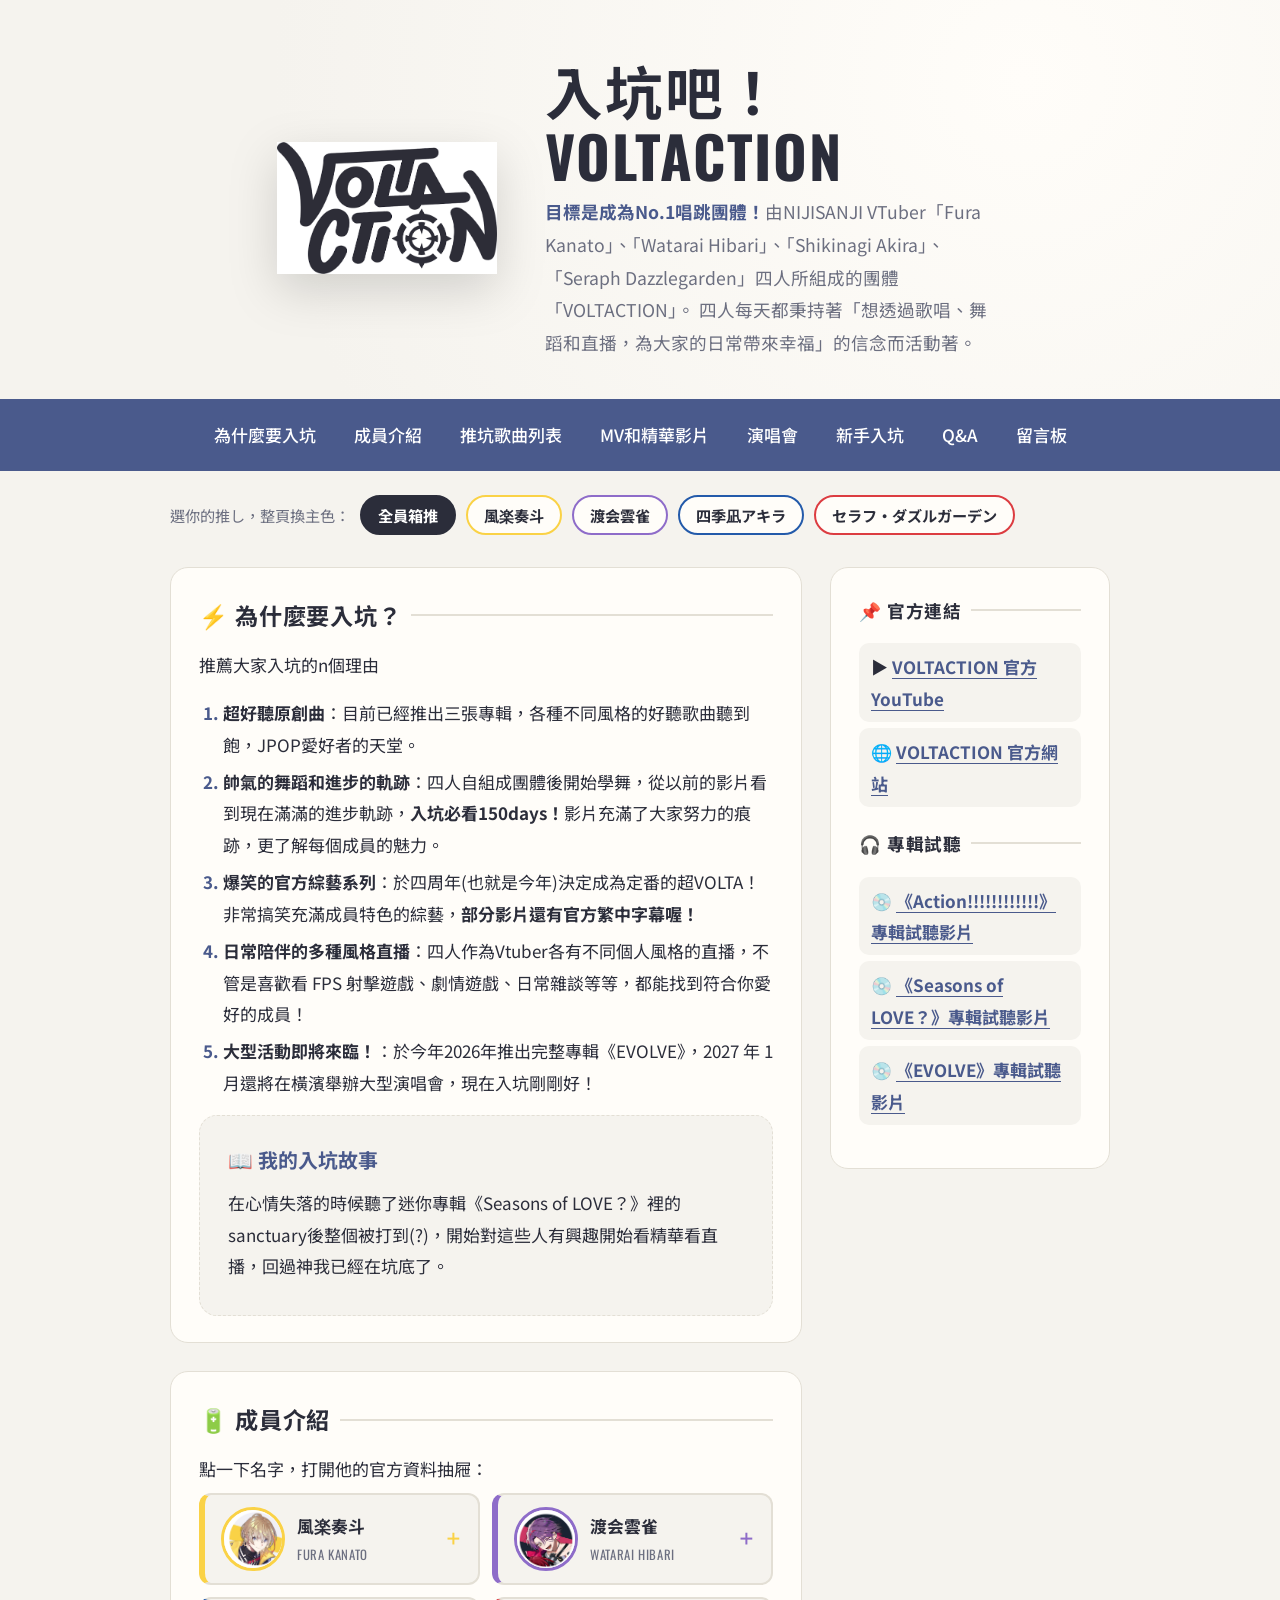
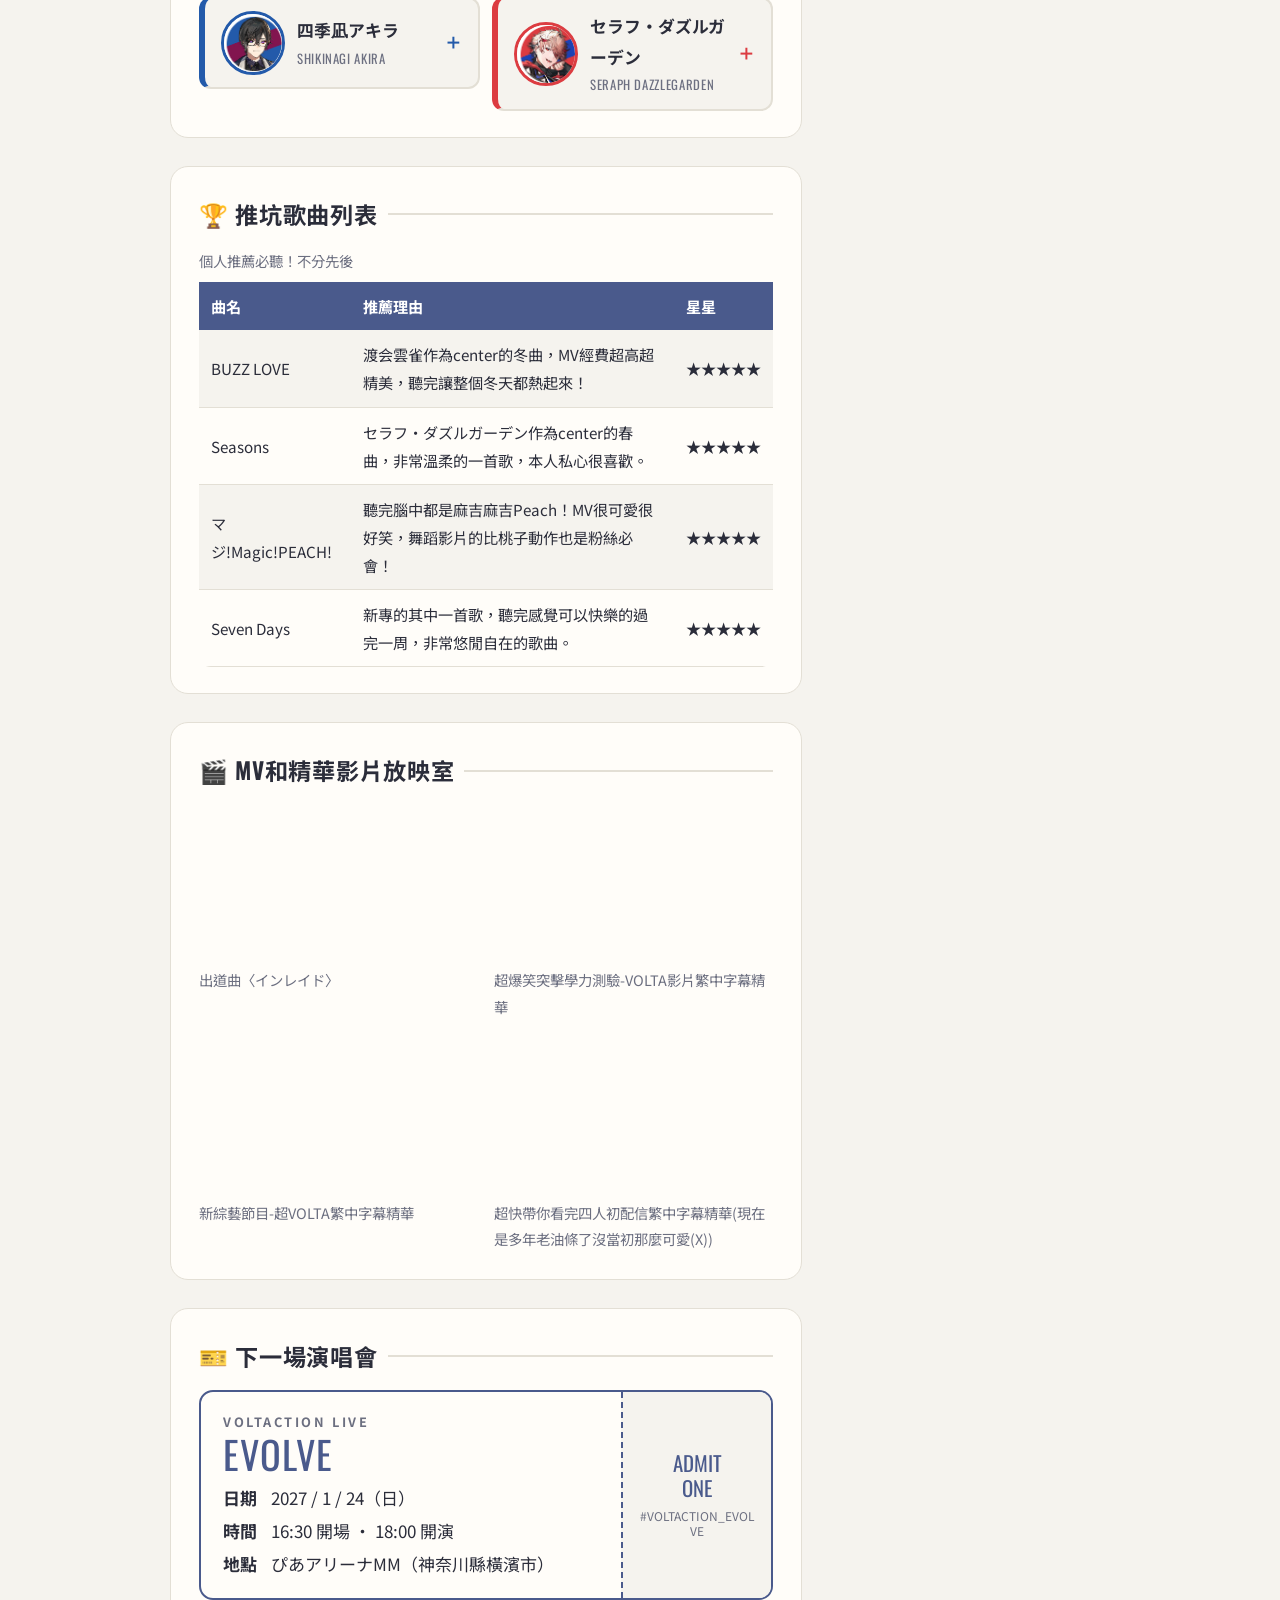
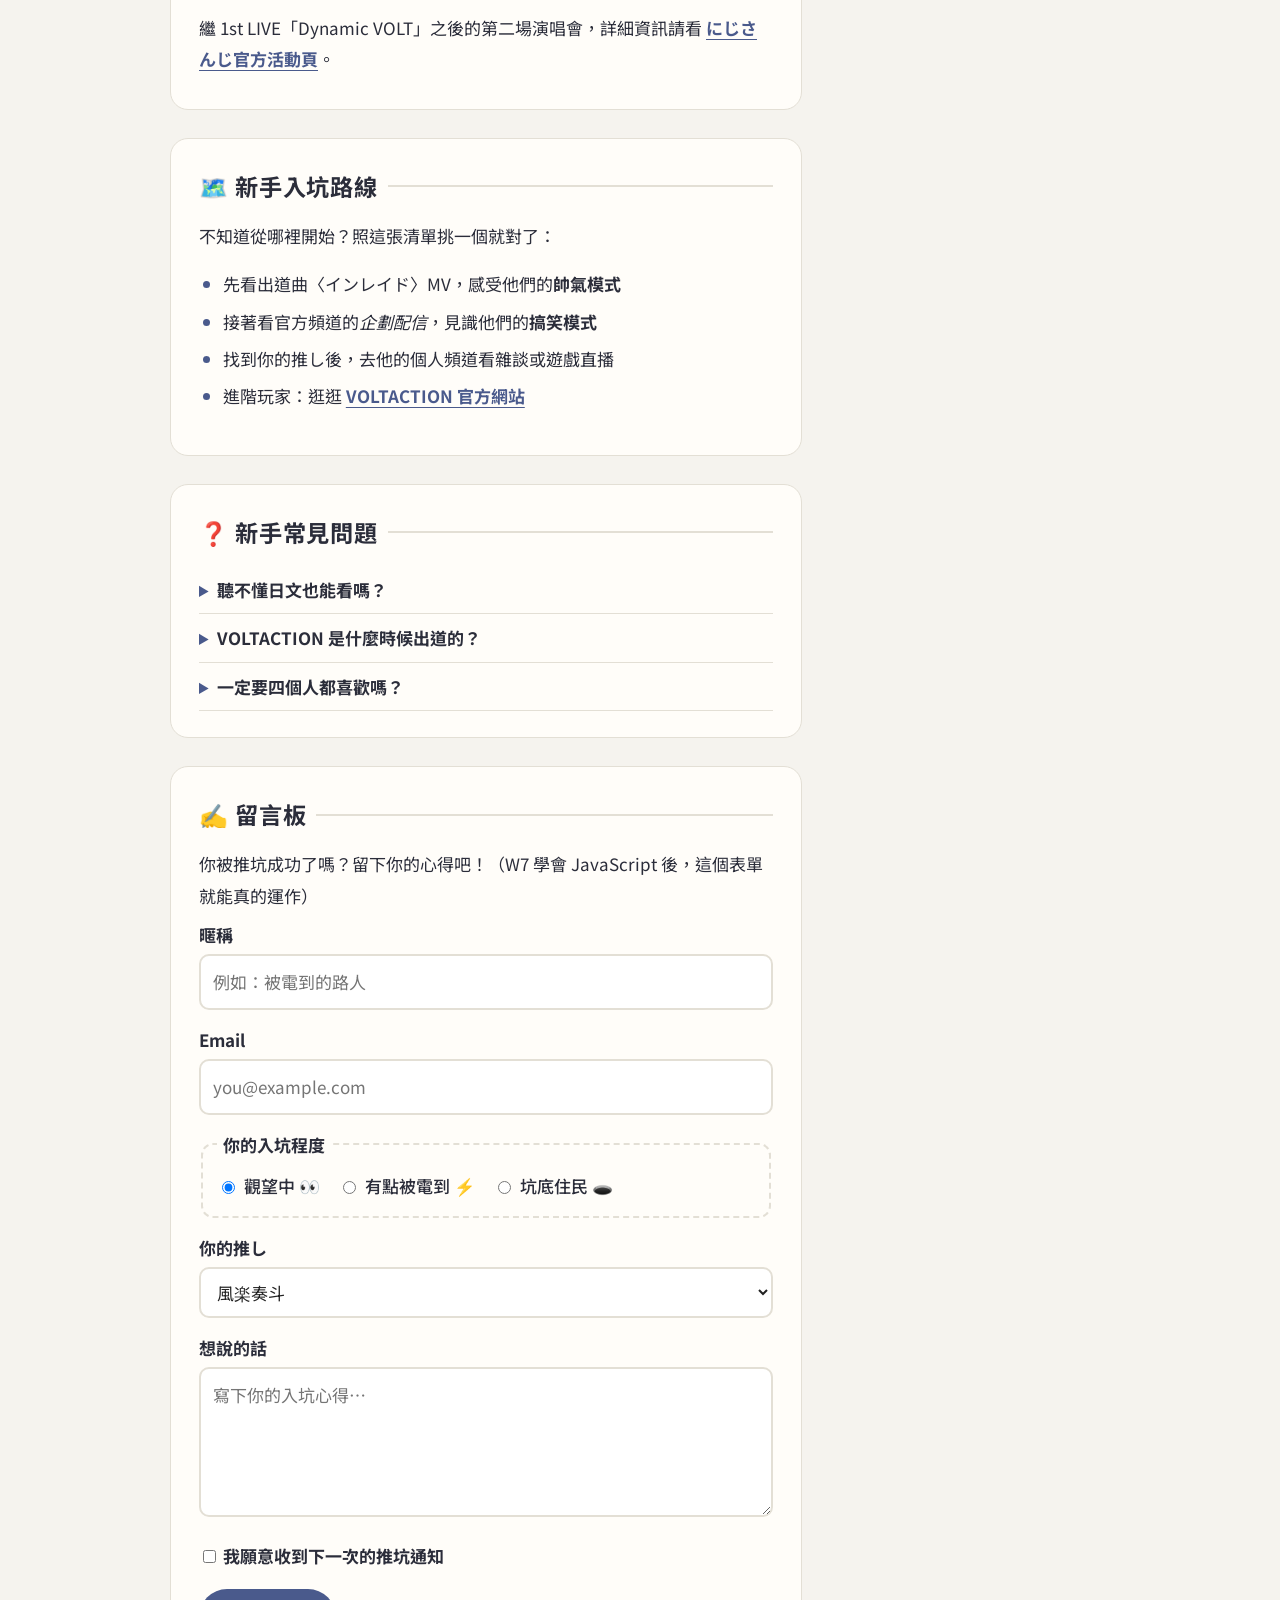
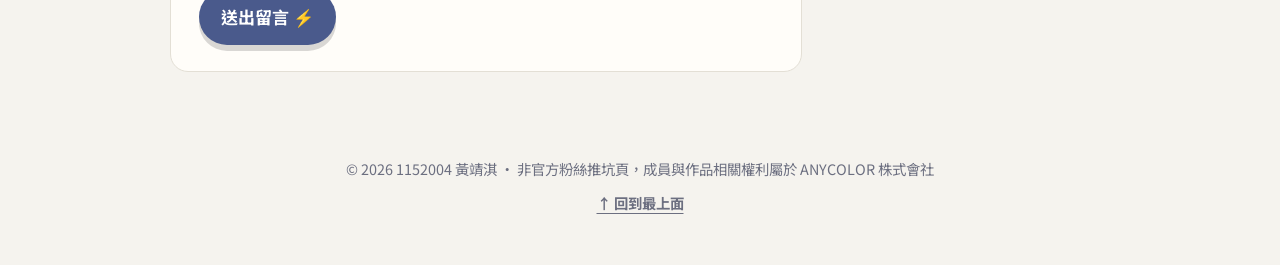
==== task_20261119/index.html @ cf4e63a1 "add task_20261119" ====
<!DOCTYPE html>
<!--
  ============================================================
  閱讀說明（給自己和老師看）
  ・老師範例的原始註解全部保留
  ・✏️ 已修改 = 老師範例本來就有的地方，我換成自己的內容
  ・🆕 新增   = 老師範例沒有、我自己加上的區塊或功能
  ============================================================
-->
<!-- ↑ HTML5 文件宣告；下一行 lang="zh-Hant" 代表繁體中文 -->
<html lang="zh-Hant">
<!-- ===== head：瀏覽器的設定區，不會顯示在畫面上 ===== -->
<head>
  <!-- 文字編碼：中文不變亂碼 -->
  <meta charset="UTF-8">
  <!-- 手機用正常大小顯示 -->
  <meta name="viewport" content="width=device-width, initial-scale=1.0">
  <!-- ✏️ 改這裡：你的推坑主題 -->
  <!-- ✏️ 已修改：換成 VOLTACTION 主題 -->
  <title>入坑吧！VOLTACTION！</title>
  <!-- 借穿的衣服，這行先不要動 -->
  <!-- （老師的樣式全部保留，新增的樣式加在 theme.css 最下面） -->
  <link rel="stylesheet" href="theme.css">
</head>

<!-- ✏️ 改這裡：同學可以為自己網頁換配色 theme-milktea / theme-matcha / theme-taro -->
<!-- ✏️ 已修改：改用自己新增的配色 theme-volta（定義在 theme.css 最下面） -->
<body class="theme-volta">

  <!-- 🆕 新增：選推し換主色用的 radio（同一組 name="oshi"，一次只能選一個） -->
  <!-- 放在 body 最前面，CSS 才能用 :has() 偵測哪一個被選中 -->
  <input type="radio" name="oshi" id="oshi-all" class="oshi-radio" checked>
  <input type="radio" name="oshi" id="oshi-k" class="oshi-radio">
  <input type="radio" name="oshi" id="oshi-h" class="oshi-radio">
  <input type="radio" name="oshi" id="oshi-a" class="oshi-radio">
  <input type="radio" name="oshi" id="oshi-s" class="oshi-radio">
  <!-- 🆕 新增結束 -->

  <!-- ===== header：網站的招牌 ===== -->
  <header id="top">
    <!-- ✏️ 改這裡：換成你的主題圖片，記得改 alt -->
    <!-- ✏️ 已修改：主題圖片換成 icon.png -->
    <img src="images/icon.png" alt="VOLTACTION 主題圖片">
    <div>
      <!-- ✏️ 已修改：標題和介紹文字 -->
      <h1>入坑吧！<br>VOLTACTION</h1>
      <p><strong>目標是成為No.1唱跳團體！</strong>由NIJISANJI VTuber「Fura Kanato」、「Watarai Hibari」、「Shikinagi Akira」、「Seraph Dazzlegarden」四人所組成的團體「VOLTACTION」。
四人每天都秉持著「想透過歌唱、舞蹈和直播，為大家的日常帶來幸福」的信念而活動著。</p>
    </div>
  </header>

  <!-- ===== nav：頁內導覽，href="#id" 會跳到對應的區塊 ===== -->
  <nav>
    <ul>
      <li><a href="#why">為什麼要入坑</a></li>
      <!-- 🆕 新增：成員介紹 -->
      <li><a href="#members">成員介紹</a></li>
      <li><a href="#rank">推坑歌曲列表</a></li>
      <!-- 🆕 新增：MV、演唱會 -->
      <li><a href="#mv">MV和精華影片</a></li>
      <li><a href="#live">演唱會</a></li>
      <li><a href="#route">新手入坑</a></li>
      <!-- 🆕 新增：Q&A -->
      <li><a href="#faq">Q&amp;A</a></li>
      <li><a href="#guestbook">留言板</a></li>
    </ul>
  </nav>

  <!-- 🆕 新增：選推し按鈕列，label 的 for 對上最上面 radio 的 id -->
  <div class="oshi-picker">
    <span>選你的推し，整頁換主色：</span>
    <label for="oshi-all" class="pick pick-all">全員箱推</label>
    <label for="oshi-k" class="pick pick-k">風楽奏斗</label>
    <label for="oshi-h" class="pick pick-h">渡会雲雀</label>
    <label for="oshi-a" class="pick pick-a">四季凪アキラ</label>
    <label for="oshi-s" class="pick pick-s">セラフ・ダズルガーデン</label>
  </div>
  <!-- 🆕 新增結束 -->

  <main>

    <!-- ===== 區塊 1：推坑理由（有順序 → 用 ol） ===== -->
    <section id="why">
      <!-- ✏️ 已修改：標題、說明、五個推坑理由 -->
      <h2>⚡ 為什麼要入坑？</h2>
      <p>推薦大家入坑的n個理由</p>
      <ol>
        <li><strong>超好聽原創曲</strong>：目前已經推出三張專輯，各種不同風格的好聽歌曲聽到飽，JPOP愛好者的天堂。</li>
        <li><strong>帥氣的舞蹈和進步的軌跡</strong>：四人自組成團體後開始學舞，從以前的影片看到現在滿滿的進步軌跡，<strong>入坑必看150days！</strong>影片充滿了大家努力的痕跡，更了解每個成員的魅力。</li>
        <li><strong>爆笑的官方綜藝系列</strong>：於四周年(也就是今年)決定成為定番的超VOLTA！非常搞笑充滿成員特色的綜藝，<strong>部分影片還有官方繁中字幕喔！</strong></li>
        <li><strong>日常陪伴的多種風格直播</strong>：四人作為Vtuber各有不同個人風格的直播，不管是喜歡看 FPS 射擊遊戲、劇情遊戲、日常雜談等等，都能找到符合你愛好的成員！</li>
        <li><strong>大型活動即將來臨！</strong>：於今年2026年推出完整專輯《EVOLVE》，2027 年 1 月還將在橫濱舉辦大型演唱會，現在入坑剛剛好！</li>
      </ol>

      <!-- article：一篇可以獨立存在的小文章 -->
      <article>
        <h3>📖 我的入坑故事</h3>
        <!-- ✏️ 已修改：自己的入坑故事 -->
        <p>在心情失落的時候聽了迷你專輯《Seasons of LOVE？》裡的sanctuary後整個被打到(?)，開始對這些人有興趣開始看精華看直播，回過神我已經在坑底了。</p>
      </article>
    </section>

    <!-- 🆕 新增：區塊「成員介紹」 -->
    <!-- details＋summary：點一下才展開，像抽屜一樣，不需要 JavaScript -->
    <!-- 介紹文字：翻譯自にじさんじ官方公布的出道プロフィール -->
    <section id="members">
      <h2>🔋 成員介紹</h2>
      <p>點一下名字，打開他的官方資料抽屜：</p>
      <div class="member-grid">
        <details class="member member-k">
          <summary>
            <!-- 🆕 新增：大頭照，圖片放在 images/k.png -->
            <img class="avatar" src="images/k.png" alt="風楽奏斗的大頭照">
            <span class="member-name">風楽奏斗<small>FURA KANATO</small></span>
          </summary>
          <p>黑手黨家族的兒子。本性溫柔，對家業抱有疑問，但作為首領的才能是頂尖等級。現在的職業是青年實業家，經營咖啡廳和餐廳。</p>
          <p><strong>生日</strong> 3 月 25 日 ・ <strong>身高</strong> 177 cm</p>
          <p><a href="https://www.youtube.com/channel/UCC7rRD6P7RQcx0hKv9RQP4w" target="_blank">▶ 個人 YouTube 頻道</a></p>
        </details>
        <details class="member member-h">
          <summary>
            <!-- 🆕 新增：大頭照，圖片放在 images/h.png -->
            <img class="avatar" src="images/h.png" alt="渡会雲雀的大頭照">
            <span class="member-name">渡会雲雀<small>WATARAI HIBARI</small></span>
          </summary>
          <p>怪盜家族的繼承人。憧憬著能抓住人心、伸張正義的「快盜」。因為不做為了錢的偷竊，所以靠咖啡廳打工維持生活。</p>
          <p><strong>生日</strong> 9 月 23 日 ・ <strong>身高</strong> 183 cm</p>
          <p><a href="https://www.youtube.com/channel/UC4l9gz3q65lTBFfFtW5LLeA" target="_blank">▶ 個人 YouTube 頻道</a></p>
        </details>
        <details class="member member-a">
          <summary>
            <!-- 🆕 新增：大頭照，圖片放在 images/a.png -->
            <img class="avatar" src="images/a.png" alt="四季凪アキラ的大頭照">
            <span class="member-name">四季凪アキラ<small>SHIKINAGI AKIRA</small></span>
          </summary>
          <p>出生於代代相傳的諜報員家族，是能力高強的前諜報員。現在離開組織，開了一間小事務所，從驅除蜂窩到排除刺客的委託都接。</p>
          <p><strong>生日</strong> 12 月 12 日 ・ <strong>身高</strong> 174 cm</p>
          <p><a href="https://www.youtube.com/channel/UCcDDxnoQcezyTUzHg5uHaKg" target="_blank">▶ 個人 YouTube 頻道</a></p>
        </details>
        <details class="member member-s">
          <summary>
            <!-- 🆕 新增：大頭照，圖片放在 images/s.png -->
            <img class="avatar" src="images/s.png" alt="セラフ・ダズルガーデン的大頭照">
            <span class="member-name">セラフ・ダズルガーデン<small>SERAPH DAZZLEGARDEN</small></span>
          </summary>
          <p>出生於以暗殺為業的家族，從小就磨練暗殺技術。身分充滿謎團，會分別使用好幾個名字。現在已經不當暗殺者，以自由特務的身分接案。</p>
          <p><strong>生日</strong> 5 月 12 日 ・ <strong>身高</strong> 186 cm</p>
          <p><a href="https://www.youtube.com/channel/UC5dJFf4m-mEcoyJRfhBljoA" target="_blank">▶ 個人 YouTube 頻道</a></p>
        </details>
      </div>
    </section>
    <!-- 🆕 新增結束 -->

    <!-- ===== 區塊 2：排行榜（表格） ===== -->
    <section id="rank">
      <!-- ✏️ 已修改：排行榜 → 推坑歌曲列表（不分名次） -->
      <h2>🏆 推坑歌曲列表</h2>
      <!-- ✏️ 改這裡：換成你的排行，一列 <tr> 就是一筆資料 -->
      <!-- table 表格：tr = 一列，th = 標題格，td = 資料格；每列格數要一樣 -->
      <!-- ✏️ 已修改：拿掉「名次」欄，換成自己推薦的四首歌 -->
      <table>
        <caption>個人推薦必聽！不分先後</caption>
        <tr>
          <th>曲名</th>
          <th>推薦理由</th>
          <th>星星</th>
        </tr>
        <tr>
          <td>BUZZ LOVE</td>
          <td>渡会雲雀作為center的冬曲，MV經費超高超精美，聽完讓整個冬天都熱起來！</td>
          <td>★★★★★</td>
        </tr>
        <tr>
          <td>Seasons</td>
          <td>セラフ・ダズルガーデン作為center的春曲，非常溫柔的一首歌，本人私心很喜歡。</td>
          <td>★★★★★</td>
        </tr>
        <tr>
          <td>マジ!Magic!PEACH!</td>
          <td>聽完腦中都是麻吉麻吉Peach！MV很可愛很好笑，舞蹈影片的比桃子動作也是粉絲必會！</td>
          <td>★★★★★</td>
        </tr>
        <tr>
          <td>Seven Days</td>
          <td>新專的其中一首歌，聽完感覺可以快樂的過完一周，非常悠閒自在的歌曲。</td>
          <td>★★★★★</td>
        </tr>
      </table>
    </section>

    <!-- 🆕 新增：區塊「MV 放映室」 -->
    <!-- iframe：在網頁裡開一扇窗，直接播 YouTube 影片 -->
    <section id="mv">
      <h2>🎬 MV和精華影片放映室</h2>
      <div class="video-grid">
        <figure>
          <iframe src="https://www.youtube.com/embed/08ThYpCs7jk" title="VOLTACTION 出道曲 インレイド MV" allowfullscreen></iframe>
          <figcaption>出道曲〈インレイド〉</figcaption>
        </figure>
        <figure>
          <iframe src="https://www.youtube.com/embed/rB3foIB6jCE" title="超爆笑突擊學力測驗 VOLTA 繁中字幕精華" allowfullscreen></iframe>
          <figcaption>超爆笑突擊學力測驗-VOLTA影片繁中字幕精華</figcaption>
        </figure>
        <figure>
          <iframe src="https://www.youtube.com/embed/cHe5SbLA6MA" title="超VOLTACTION 繁中字幕精華" allowfullscreen></iframe>
          <figcaption>新綜藝節目-超VOLTA繁中字幕精華</figcaption>
        </figure>
        <figure>
          <iframe src="https://www.youtube.com/embed/CcE5ZoyFtYI" title="初配信" allowfullscreen></iframe>
          <figcaption>超快帶你看完四人初配信繁中字幕精華(現在是多年老油條了沒當初那麼可愛(X))</figcaption>
        </figure>
      </div>
    </section>
    <!-- 🆕 新增結束 -->

    <!-- 🆕 新增：區塊「演唱會」，用 CSS 做成一張門票 -->
    <!-- dl 描述清單：dt = 項目名稱，dd = 內容 -->
    <section id="live">
      <h2>🎫 下一場演唱會</h2>
      <div class="ticket">
        <div class="ticket-main">
          <p class="ticket-label">VOLTACTION LIVE</p>
          <p class="ticket-title">EVOLVE</p>
          <dl>
            <dt>日期</dt><dd>2027 / 1 / 24（日）</dd>
            <dt>時間</dt><dd>16:30 開場 ・ 18:00 開演</dd>
            <dt>地點</dt><dd>ぴあアリーナMM（神奈川縣橫濱市）</dd>
          </dl>
        </div>
        <div class="ticket-stub">
          <p>ADMIT<br>ONE</p>
          <p class="hashtag">#VOLTACTION_EVOLVE</p>
        </div>
      </div>
      <p>繼 1st LIVE「Dynamic VOLT」之後的第二場演唱會，詳細資訊請看 <a href="https://www.nijisanji.jp/events/voltaction_evolve/" target="_blank">にじさんじ官方活動頁</a>。</p>
    </section>
    <!-- 🆕 新增結束 -->

    <!-- ===== 區塊 3：新手路線（沒順序 → 用 ul） ===== -->
    <section id="route">
      <!-- ✏️ 已修改：標題、說明、清單內容 -->
      <h2>🗺️ 新手入坑路線</h2>
      <p>不知道從哪裡開始？照這張清單挑一個就對了：</p>
      <ul>
        <li>先看出道曲〈インレイド〉MV，感受他們的<strong>帥氣模式</strong></li>
        <li>接著看官方頻道的<em>企劃配信</em>，見識他們的<strong>搞笑模式</strong></li>
        <li>找到你的推し後，去他的個人頻道看雜談或遊戲直播</li>
        <li>進階玩家：逛逛 <a href="http://www.voltaction-official.com/" target="_blank">VOLTACTION 官方網站</a></li>
      </ul>
    </section>

    <!-- 🆕 新增：區塊「新手 Q&A」，也用 details＋summary 做成可以展開的問答 -->
    <section id="faq">
      <h2>❓ 新手常見問題</h2>
      <details>
        <summary>聽不懂日文也能看嗎？</summary>
        <p>可以！很多影片有字幕或者也可以用自動翻譯字幕或外接翻譯工具，就算聽不懂，看他們的反應和舞蹈也很好笑、很好看。</p>
      </details>
      <details>
        <summary>VOLTACTION 是什麼時候出道的？</summary>
        <p>2022 年 7 月 13 日，以にじさんじ的四人團體身分出道，出道曲是〈インレイド〉。</p>
      </details>
      <details>
        <summary>一定要四個人都喜歡嗎？</summary>
        <p>不用！可以只推一個人（單推），也可以四個都推（箱推）。上面的「選你的推し」按鈕就是為你準備的。</p>
      </details>
    </section>
    <!-- 🆕 新增結束 -->

    <!-- ===== 區塊 4：留言表單 ===== -->
    <section id="guestbook">
      <h2>✍️ 留言板</h2>
      <!-- ✏️ 已修改：說明文字 -->
      <p>你被推坑成功了嗎？留下你的心得吧！（W7 學會 JavaScript 後，這個表單就能真的運作）</p>
      <!-- form：表單外框。label 的 for 要對上 input 的 id；radio 同一組要用同一個 name -->
      <form action="#">
        <div>
          <label for="nickname">暱稱</label>
          <!-- ✏️ 已修改：placeholder 範例文字 -->
          <input type="text" id="nickname" placeholder="例如：被電到的路人">
        </div>
        <div>
          <label for="email">Email</label>
          <input type="email" id="email" placeholder="you@example.com">
        </div>
        <fieldset>
          <!-- ✏️ 已修改：選項文字 -->
          <legend>你的入坑程度</legend>
          <label><input type="radio" name="level" checked> 觀望中 👀</label>
          <label><input type="radio" name="level"> 有點被電到 ⚡</label>
          <label><input type="radio" name="level"> 坑底住民 🕳️</label>
        </fieldset>
        <div>
          <!-- ✏️ 已修改：最愛口味 → 你的推し -->
          <label for="favorite">你的推し</label>
          <select id="favorite">
            <option>風楽奏斗</option>
            <option>渡会雲雀</option>
            <option>四季凪アキラ</option>
            <option>セラフ・ダズルガーデン</option>
            <option>全員箱推</option>
          </select>
        </div>
        <div>
          <label for="message">想說的話</label>
          <textarea id="message" rows="4" placeholder="寫下你的入坑心得…"></textarea>
        </div>
        <label><input type="checkbox"> 我願意收到下一次的推坑通知</label>
        <button type="submit">送出留言 ⚡</button>
      </form>
    </section>

    <!-- ===== aside：側欄，跟主內容有關但不是主角 ===== -->
    <aside>
      <!-- ✏️ 已修改：小知識 → 官方連結 -->
      <h2>📌 官方連結</h2>
      <ul>
        <li>▶ <a href="https://www.youtube.com/@VOLTACTION" target="_blank">VOLTACTION 官方 YouTube</a></li>
        <li>🌐 <a href="http://www.voltaction-official.com/" target="_blank">VOLTACTION 官方網站</a></li>
      </ul>
      <h2>🎧 專輯試聽</h2>
      <!-- ✏️ 已修改：三張專輯的試聽影片連結 -->
      <ul>
        <li>💿 <a href="https://youtu.be/EVnVFyWSxgs" target="_blank">《Action!!!!!!!!!!!!》專輯試聽影片</a></li>
        <li>💿 <a href="https://youtu.be/YIYAVMsZcnk" target="_blank">《Seasons of LOVE？》專輯試聽影片</a></li>
        <li>💿 <a href="https://youtu.be/JTXcxBzwpVs" target="_blank">《EVOLVE》專輯試聽影片</a></li>
      </ul>
    </aside>

  </main>

  <!-- ===== footer：頁尾 ===== -->
  <footer>
    <!-- ✏️ 已修改：署名，並註明是非官方粉絲頁 -->
    <p>© 2026 1152004 黃靖淇 ・ 非官方粉絲推坑頁，成員與作品相關權利屬於 ANYCOLOR 株式會社</p>
    <p><a href="#">↑ 回到最上面</a></p>
  </footer>

</body>
</html>
---- task_20261119/theme.css ----
/* =========================================================
   theme.css — W2 推坑專頁的衣服 👕
   這週一樣先借穿，你只要寫 HTML。
   換配色：到 index.html 把 <body class="theme-milktea">
   改成 theme-milktea（奶茶）/ theme-matcha（抹茶）/ theme-taro（芋頭）
   ========================================================= */
@import url("https://fonts.googleapis.com/css2?family=Noto+Sans+TC:wght@400;500;700;900&family=Bricolage+Grotesque:opsz,wght@12..96,800&display=swap");
/* 🆕 新增：標題用的帥氣英文字體 Oswald（@import 規定要放在檔案最上面，所以加在這裡） */
@import url("https://fonts.googleapis.com/css2?family=Oswald:wght@500;700&display=swap");

/* 每個主題只換這幾個顏色 */
body.theme-milktea { --bg: #fbf3e8; --card: #fffaf3; --ink: #3b2418; --soft: #8a6a55; --main: #c0703b; --pop: #ff6b6b; --line: #ead8c2; }
body.theme-matcha  { --bg: #eef3e6; --card: #fbfdf7; --ink: #1f2e1a; --soft: #5f735a; --main: #4f8a3a; --pop: #e8a33d; --line: #d3e0c6; }
body.theme-taro    { --bg: #f2ecf8; --card: #fcfaff; --ink: #2c1f3d; --soft: #6e5f84; --main: #8a5cc4; --pop: #ff8fb1; --line: #e0d4ef; }

* { box-sizing: border-box; }
html { scroll-behavior: smooth; }
body {
  margin: 0; background: var(--bg); color: var(--ink);
  font-family: "Noto Sans TC", "Microsoft JhengHei", sans-serif; line-height: 1.85; font-size: 17px;
}
a { color: var(--main); font-weight: 700; text-underline-offset: 4px; }
img { max-width: 100%; }

/* ---------- header：大封面 ---------- */
header {
  display: flex; flex-wrap: wrap; align-items: center; justify-content: center; gap: 24px 48px;
  padding: 56px 20px 40px; text-align: left;
  background: radial-gradient(circle at 80% 20%, var(--card), var(--bg) 70%);
}
header img { width: 220px; filter: drop-shadow(0 16px 24px rgba(0,0,0,.15)); }
header h1 { font-family: "Bricolage Grotesque", "Noto Sans TC", sans-serif; font-size: clamp(2.2rem, 6vw, 3.6rem); line-height: 1.15; margin: 0 0 8px; font-weight: 900; }
header p { margin: 0; color: var(--soft); font-size: 1.1rem; max-width: 26em; }
header strong { color: var(--pop); }

/* ---------- nav：黏在上面的選單 ---------- */
nav { position: sticky; top: 0; z-index: 5; background: var(--ink); padding: 10px 16px; }
nav ul { list-style: none; margin: 0 auto; padding: 0; display: flex; flex-wrap: wrap; justify-content: center; gap: 6px 10px; max-width: 980px; }
nav a { color: var(--card); text-decoration: none; padding: 4px 14px; border-radius: 999px; font-weight: 500; display: inline-block; }
nav a:hover { background: var(--main); color: #fff; }

/* ---------- main + aside：兩欄 ---------- */
main { max-width: 980px; margin: 0 auto; padding: 32px 20px 48px; display: grid; grid-template-columns: minmax(0, 1fr); gap: 28px; }
@media (min-width: 860px) { main { grid-template-columns: minmax(0, 1fr) 280px; align-items: start; } aside { position: sticky; top: 70px; grid-column: 2; grid-row: 1 / span 6; } }
section, aside, article {
  background: var(--card); border: 1px solid var(--line); border-radius: 18px; padding: 26px 28px;
}
section { scroll-margin-top: 70px; }
h2 { margin: 0 0 12px; font-size: 1.45rem; display: flex; align-items: center; gap: 10px; }
h2::after { content: ""; flex: 1; height: 2px; background: var(--line); }
h3 { margin: 0 0 6px; color: var(--main); }
p { margin: 8px 0; }
ol, ul { padding-left: 1.4em; }
li { margin: 6px 0; }
li::marker { color: var(--main); font-weight: 700; }
article { background: var(--bg); border-style: dashed; margin-top: 14px; }

/* aside 側欄 */
aside h2 { font-size: 1.1rem; }
aside ul { list-style: none; padding: 0; }
aside li { padding: 8px 12px; background: var(--bg); border-radius: 10px; }

/* ---------- table 排行榜 ---------- */
table { width: 100%; border-collapse: collapse; font-size: .95rem; overflow: hidden; border-radius: 12px; }
caption { text-align: left; color: var(--soft); padding-bottom: 8px; font-size: .9rem; }
th { background: var(--main); color: #fff; text-align: left; padding: 10px 12px; }
td { padding: 10px 12px; border-bottom: 1px solid var(--line); }
tr:nth-child(even) td { background: var(--bg); }
.table-scroll, section:has(table) { overflow-x: auto; }

/* ---------- form 留言表單 ---------- */
form { display: grid; gap: 14px; }
label { font-weight: 700; display: block; margin-bottom: 4px; }
input[type="text"], input[type="email"], select, textarea {
  width: 100%; font: inherit; padding: 10px 12px; border: 2px solid var(--line); border-radius: 10px; background: #fff; color: #222;
}
input:focus, select:focus, textarea:focus { outline: none; border-color: var(--main); }
fieldset { border: 2px dashed var(--line); border-radius: 12px; padding: 10px 14px; }
fieldset label { display: inline-flex; gap: 6px; align-items: center; font-weight: 500; margin-right: 14px; }
legend { font-weight: 700; padding: 0 6px; }
button {
  font: inherit; font-weight: 700; padding: 12px 22px; border: 0; border-radius: 999px; cursor: pointer;
  background: var(--pop); color: #fff; justify-self: start; box-shadow: 0 6px 0 rgba(0,0,0,.15);
}
button:active { transform: translateY(3px); box-shadow: 0 3px 0 rgba(0,0,0,.15); }

/* ---------- footer ---------- */
footer { text-align: center; padding: 28px 16px 40px; color: var(--soft); font-size: .9rem; }
footer a { color: var(--soft); }

/* =========================================================
   🆕 以下全部是新增內容（老師的原始樣式都保留在上面，沒有刪改）
   ========================================================= */

/* 🆕 新增主題：theme-volta（溫和的米白＋灰藍，跟老師的三種主題用法一樣） */
body.theme-volta { --bg: #f5f3ee; --card: #fffdf9; --ink: #2b2d3a; --soft: #6c6f80; --main: #4a5a8c; --pop: #4a5a8c; --line: #e3dfd5; }

/* 🆕 成員代表色：之後所有新增功能都用這四個顏色 */
body { --c-kanato: #FAD246; --c-hibari: #8E6CC9; --c-akira: #235AAA; --c-seraph: #DC3C41; }

/* 🆕 帥氣字體：英文用 Oswald，中文自動退回 Noto Sans TC */
header h1, h2, .ticket-title { font-family: "Oswald", "Noto Sans TC", sans-serif; letter-spacing: .03em; }
header h1 { font-weight: 700; }
h2 { font-weight: 700; }

/* ---------- 🆕 新增功能 1：選推し換主色 ---------- */
/* radio 藏起來（功能還在），按下面的 label 就等於選 radio */
.oshi-radio { position: absolute; opacity: 0; pointer-events: none; }
body:has(#oshi-k:checked) { --main: #C9A012;          --pop: #C9A012; }  /* 黃色當文字太淡，主色用深一點的黃 */
body:has(#oshi-h:checked) { --main: var(--c-hibari); --pop: var(--c-hibari); }
body:has(#oshi-a:checked) { --main: var(--c-akira);  --pop: var(--c-akira); }
body:has(#oshi-s:checked) { --main: var(--c-seraph); --pop: var(--c-seraph); }

.oshi-picker { max-width: 980px; margin: 24px auto 0; padding: 0 20px; display: flex; flex-wrap: wrap; align-items: center; gap: 8px 10px; }
.oshi-picker span { color: var(--soft); font-size: .95rem; }
.pick { display: inline-block; margin: 0; cursor: pointer; padding: 4px 16px; border-radius: 999px; font-weight: 700; font-size: .95rem;
  border: 2px solid var(--pc); color: var(--ink); background: var(--card); transition: .2s; }
.pick:hover { background: color-mix(in srgb, var(--pc) 15%, var(--card)); }
.pick-all { --pc: var(--ink); }
.pick-k { --pc: var(--c-kanato); }
.pick-h { --pc: var(--c-hibari); }
.pick-a { --pc: var(--c-akira); }
.pick-s { --pc: var(--c-seraph); }
/* 被選中的按鈕塗滿自己的代表色 */
body:has(#oshi-all:checked) .pick-all,
body:has(#oshi-k:checked) .pick-k,
body:has(#oshi-h:checked) .pick-h,
body:has(#oshi-a:checked) .pick-a,
body:has(#oshi-s:checked) .pick-s { background: var(--pc); color: #fff; }

/* ---------- 🆕 新增功能 2：成員資料抽屜（details） ---------- */
.member-grid { display: grid; grid-template-columns: repeat(auto-fit, minmax(200px, 1fr)); gap: 12px; align-items: start; }
.member { background: var(--bg); border: 2px solid var(--line); border-left: 6px solid var(--mc); border-radius: 12px; padding: 12px 16px; }
.member[open] { border-color: var(--mc); }
.member summary { cursor: pointer; font-weight: 700; font-size: 1.05rem; }
.member summary::marker { color: var(--mc); }
.member small { display: block; color: var(--soft); font-weight: 400; font-size: .8rem; font-family: "Oswald", sans-serif; letter-spacing: .05em; }
.member p { font-size: .95rem; }
.member-k { --mc: var(--c-kanato); }
.member-h { --mc: var(--c-hibari); }
.member-a { --mc: var(--c-akira); }
.member-s { --mc: var(--c-seraph); }

/* ---------- 🆕 新增功能 3：MV 放映室（iframe） ---------- */
.video-grid { display: grid; grid-template-columns: repeat(auto-fit, minmax(260px, 1fr)); gap: 16px; }
figure { margin: 0; }
iframe { display: block; width: 100%; aspect-ratio: 16 / 9; border: 0; border-radius: 12px; }
figcaption { color: var(--soft); font-size: .9rem; margin-top: 6px; }

/* ---------- 🆕 新增功能 4：演唱會門票卡片 ---------- */
.ticket { display: flex; flex-wrap: wrap; border: 2px solid var(--main); border-radius: 14px; overflow: hidden; background: var(--card); margin: 8px 0 12px; }
.ticket-main { flex: 1 1 280px; padding: 18px 22px; }
.ticket-label { margin: 0; color: var(--soft); font-size: .8rem; letter-spacing: .2em; font-weight: 700; }
.ticket-title { margin: 0 0 6px; font-size: 2.4rem; line-height: 1.1; color: var(--main); }
.ticket dl { display: grid; grid-template-columns: auto 1fr; gap: 2px 14px; margin: 0; }
.ticket dt { font-weight: 700; }
.ticket dd { margin: 0; }
.ticket-stub { flex: 0 0 150px; padding: 18px 14px; border-left: 2px dashed var(--main); background: var(--bg); text-align: center; display: flex; flex-direction: column; justify-content: center; }
.ticket-stub p { margin: 0; font-family: "Oswald", sans-serif; font-size: 1.3rem; line-height: 1.2; color: var(--main); }
.ticket-stub .hashtag { font-family: inherit; font-size: .75rem; color: var(--soft); margin-top: 8px; word-break: break-all; }

/* ---------- 🆕 新增功能 5：新手 Q&A（details） ---------- */
#faq details { border-bottom: 1px solid var(--line); padding: 8px 0; }
#faq summary { cursor: pointer; font-weight: 700; }
#faq summary::marker { color: var(--main); }
#faq details p { color: var(--soft); }

/* 🆕 手機：導覽選單改成一排可以左右滑 */
@media (max-width: 640px) {
  nav ul { flex-wrap: nowrap; justify-content: flex-start; overflow-x: auto; }
  nav li { flex: 0 0 auto; }
}

/* 🆕 版面調整：新增區塊後 main 裡有 8 個 section，側欄要跨 8 列，留言板才不會被擠到右邊 */
@media (min-width: 860px) { aside { grid-row: 1 / span 8; } }

/* 🆕 側欄有兩個標題（官方連結、專輯試聽），第二個標題上面留點空間 */
aside ul + h2 { margin-top: 20px; }
aside a { overflow-wrap: anywhere; }

/* 🆕 導覽列改成跟著主題色：選哪個推し，導覽列就變那個顏色 */
nav { background: var(--main); transition: background .3s; }
nav a { color: #fff; }
nav a:hover { background: rgba(255, 255, 255, .25); color: #fff; }

/* 🆕 成員大頭照 */
.member summary { display: flex; align-items: center; gap: 12px; list-style: none; }
.member summary::-webkit-details-marker { display: none; }
.avatar {
  width: 64px; height: 64px; flex: 0 0 64px;
  border-radius: 50%; object-fit: cover;
  border: 3px solid var(--mc); background: var(--card);
}
.member-name { display: flex; flex-direction: column; }
/* 🆕 選奏斗時導覽列是黃色，白字看不清楚，改成深色字 */
body:has(#oshi-k:checked) nav a,
body:has(#oshi-k:checked) nav a:hover { color: var(--ink); }

/* 🆕 成員抽屜右邊加 ＋／－，讓人知道可以點開 */
.member summary::after { content: "＋"; margin-left: auto; color: var(--mc); font-weight: 900; }
.member[open] summary::after { content: "－"; }
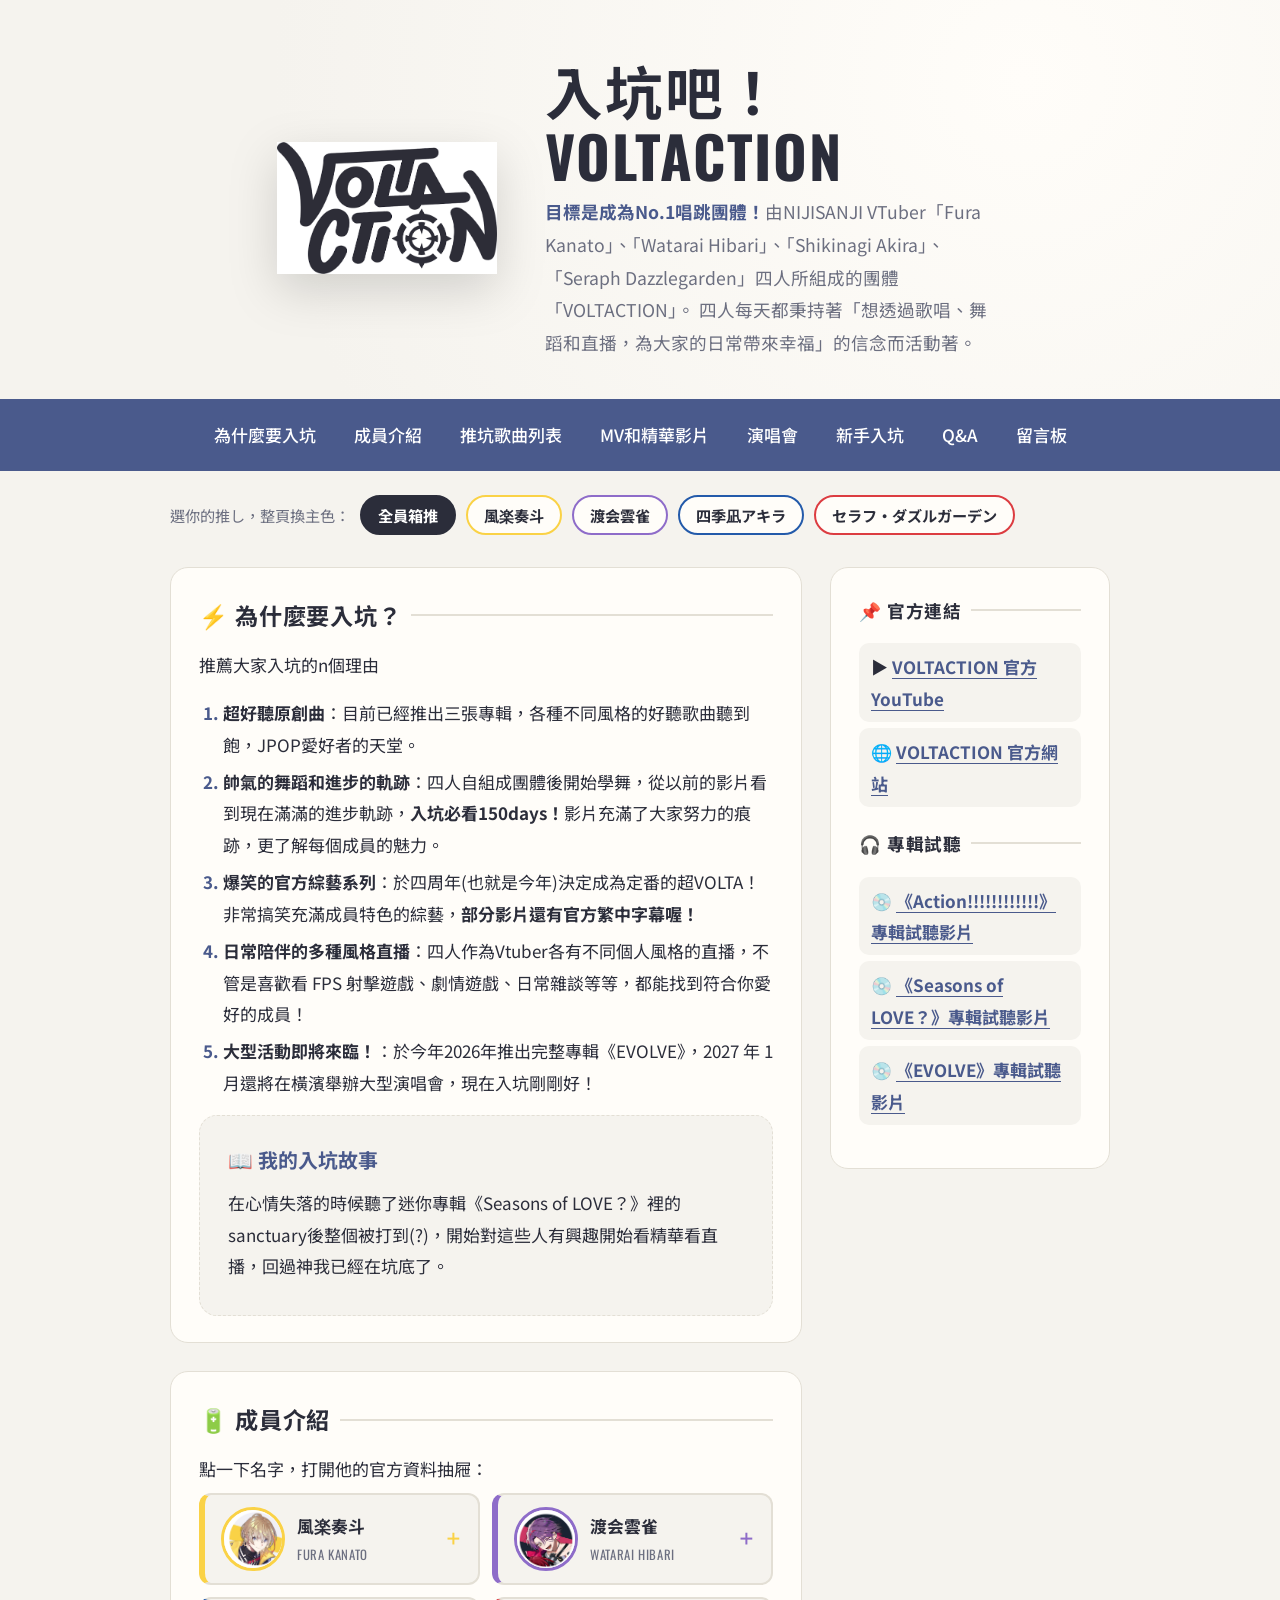
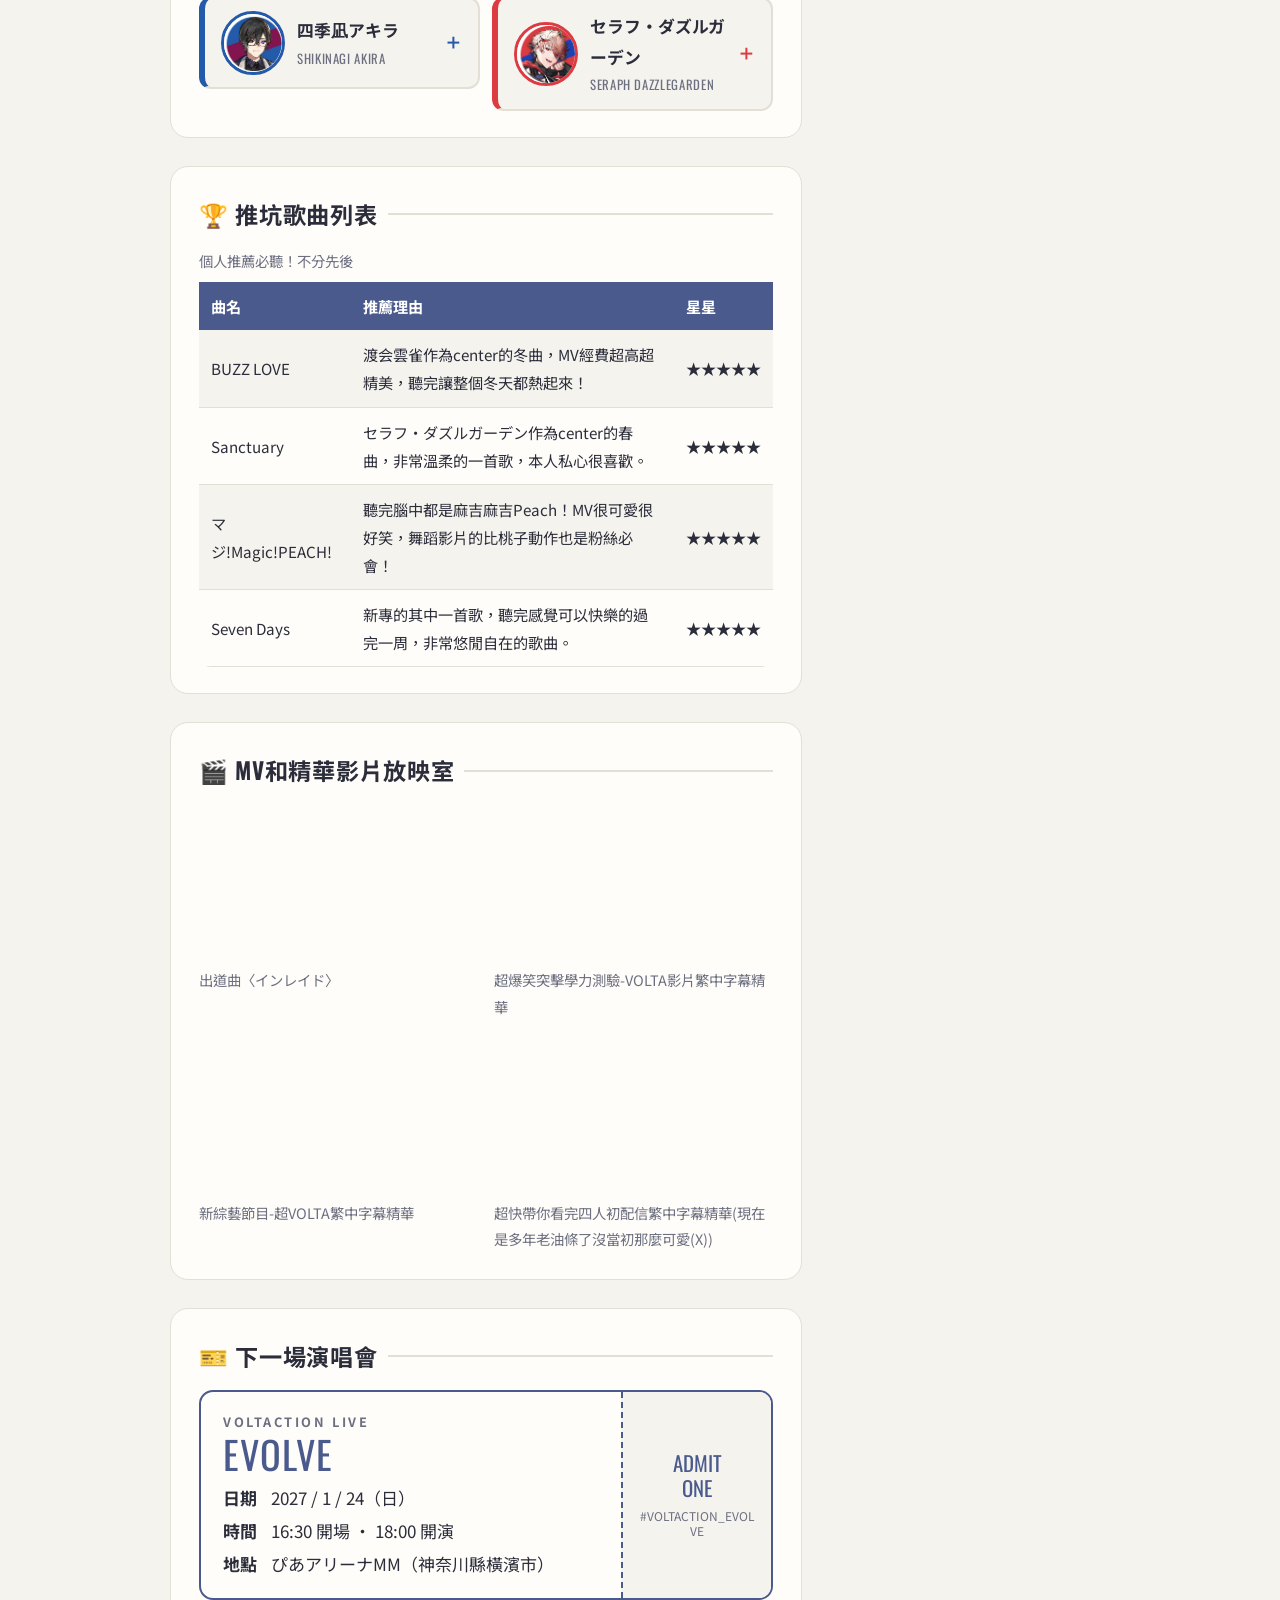
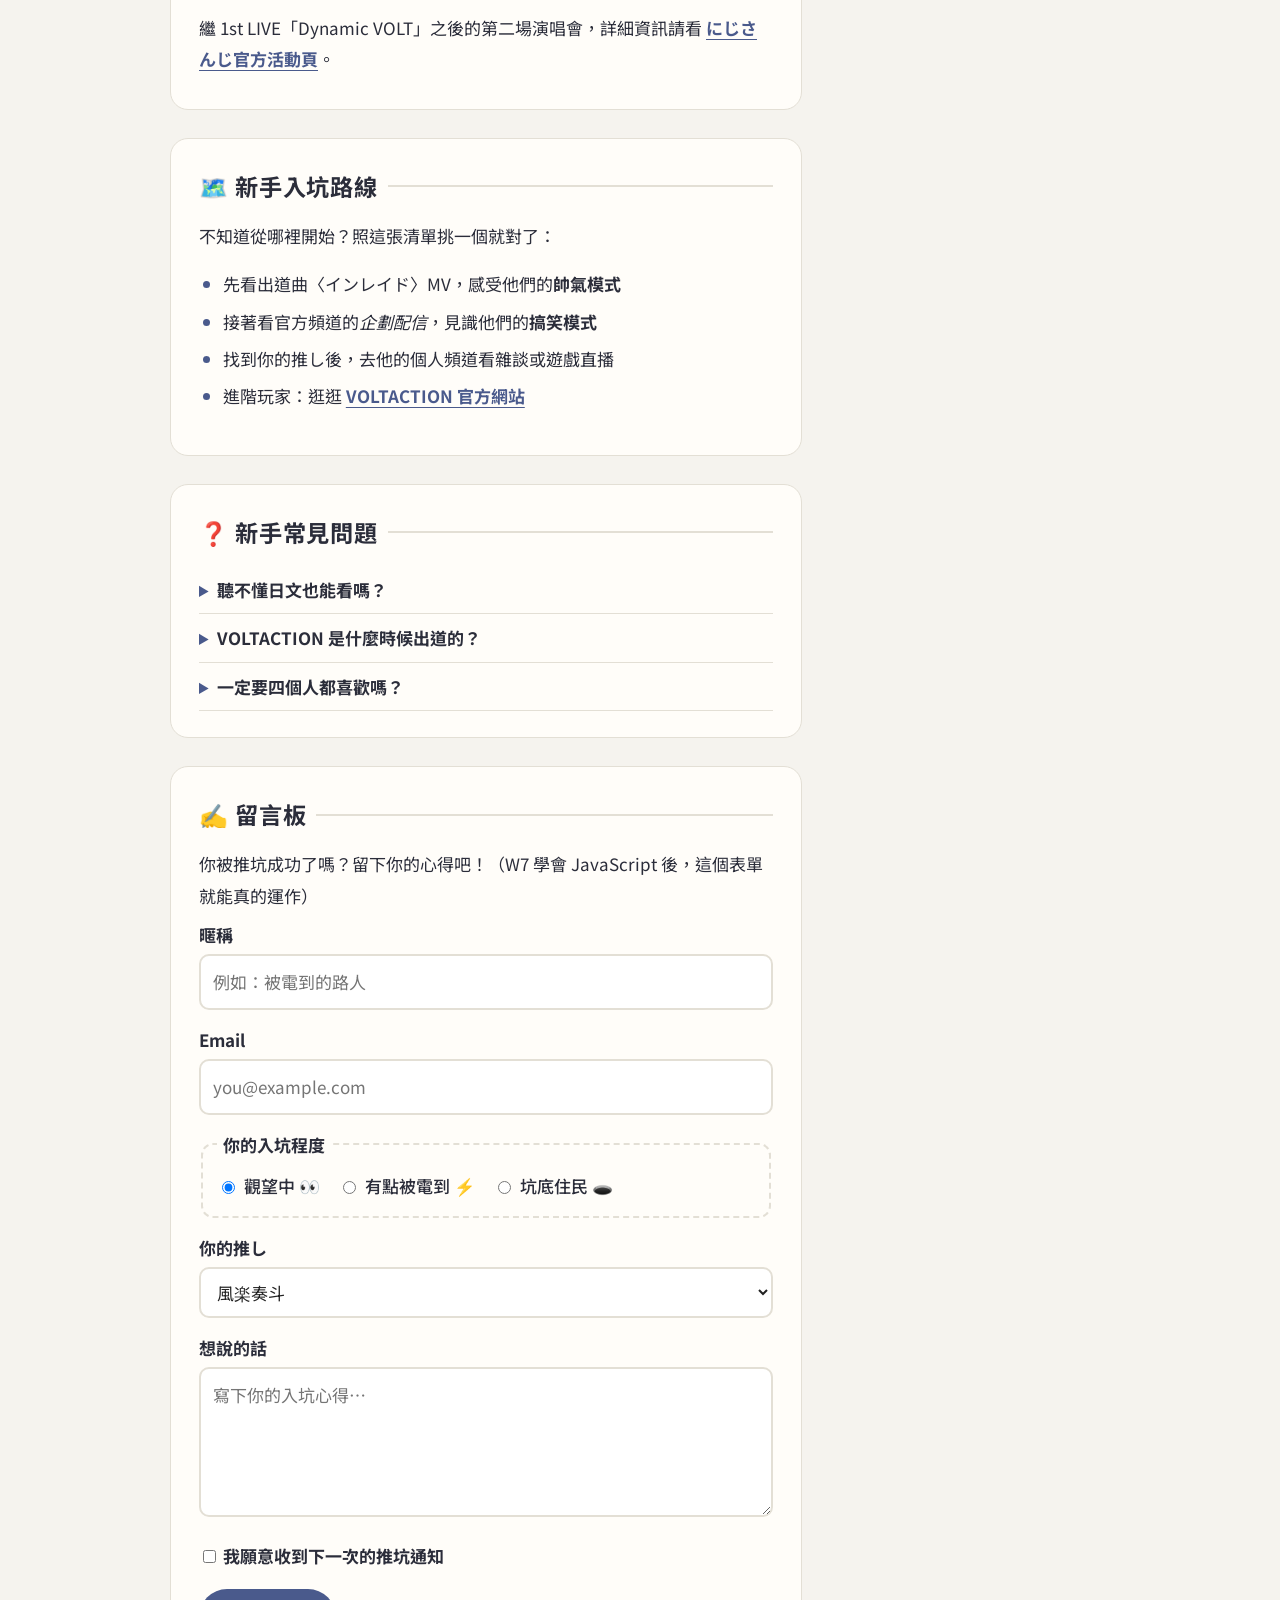
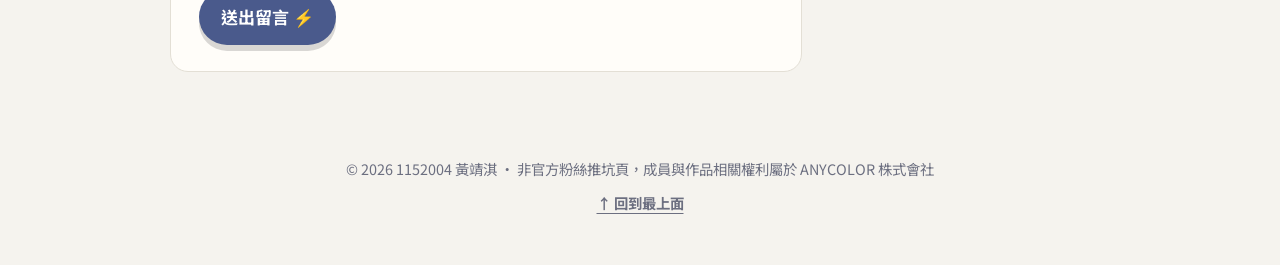
==== commit a6c46234: "fix html" ====
--- a/task_20261119/index.html
+++ b/task_20261119/index.html
@@ -171,7 +171,7 @@
           <td>★★★★★</td>
         </tr>
         <tr>
-          <td>Seasons</td>
+          <td>Sanctuary</td>
           <td>セラフ・ダズルガーデン作為center的春曲，非常溫柔的一首歌，本人私心很喜歡。</td>
           <td>★★★★★</td>
         </tr>
